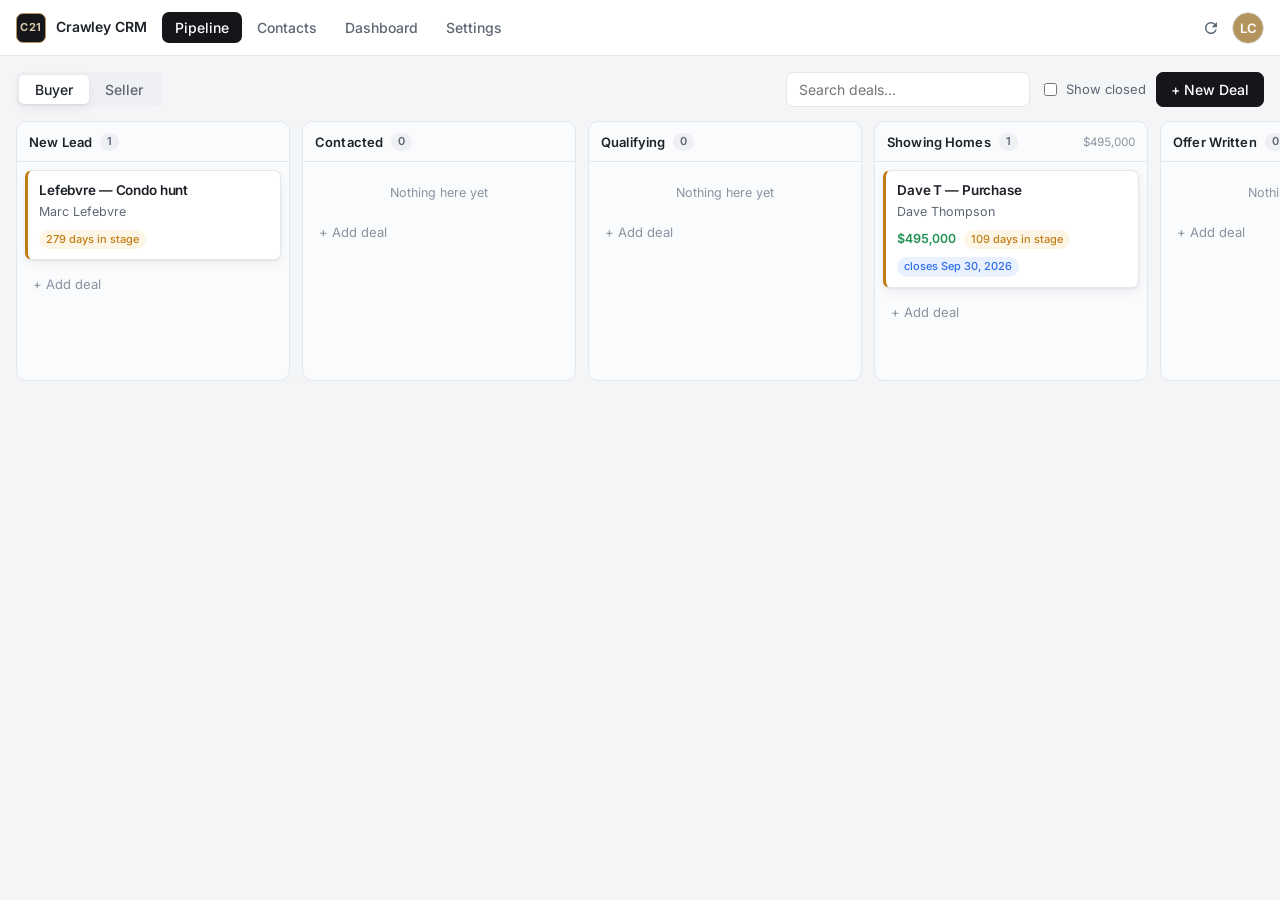
==== test/harness.html @ 07aff424 "Add files via upload" ====
<!doctype html>
<html lang="en">
<head>
<meta charset="utf-8">
<meta name="viewport" content="width=device-width, initial-scale=1, viewport-fit=cover">
<meta name="theme-color" content="#1c1c1e">
<title>Crawley CRM</title>
<link rel="manifest" href="../manifest.json">
<link rel="icon" href="../icons/icon.svg" type="image/svg+xml">
<link rel="apple-touch-icon" href="../icons/icon-180.png">
<meta name="apple-mobile-web-app-capable" content="yes">
<meta name="apple-mobile-web-app-title" content="Crawley CRM">
<link rel="preconnect" href="https://fonts.googleapis.com">
<link rel="preconnect" href="https://fonts.gstatic.com" crossorigin>
<link href="https://fonts.googleapis.com/css2?family=Inter:wght@400;500;600;700&display=swap" rel="stylesheet">
<link rel="stylesheet" href="../css/styles.css">
</head>
<body>

<!-- ======================= SIGN IN ======================= -->
<div id="signin" class="signin">
  <div class="signin-card">
    <div class="brand-mark">C21</div>
    <h1>Crawley CRM</h1>
    <p class="signin-sub">Your pipeline, your contacts, your data — stored in your own Google&nbsp;Drive.</p>
    <button id="btn-signin" class="btn btn-primary btn-lg">
      <svg viewBox="0 0 24 24" width="18" height="18" aria-hidden="true"><path fill="#fff" d="M12 11v2.6h6.1c-.25 1.6-1.86 4.7-6.1 4.7A6.8 6.8 0 0 1 12 5.2c1.94 0 3.24.83 3.99 1.54l2.72-2.62A9.7 9.7 0 0 0 12 1.6 10.4 10.4 0 1 0 12 22.4c6 0 9.98-4.22 9.98-10.16 0-.68-.07-1.2-.17-1.72Z"/></svg>
      Sign in with Google
    </button>
    <div id="signin-error" class="signin-error" hidden></div>
    <p class="signin-foot">Nothing is sent anywhere except your own Google account.</p>
  </div>
</div>

<!-- ======================= APP ======================= -->
<div id="app" hidden>

  <header class="topbar">
    <div class="topbar-left">
      <div class="brand-mark sm">C21</div>
      <span class="topbar-title">Crawley CRM</span>
    </div>

    <nav class="tabs" id="tabs">
      <button class="tab active" data-view="pipeline">Pipeline</button>
      <button class="tab" data-view="contacts">Contacts</button>
      <button class="tab" data-view="dashboard">Dashboard</button>
      <button class="tab" data-view="settings">Settings</button>
    </nav>

    <div class="topbar-right">
      <button id="btn-refresh" class="icon-btn" title="Reload from Google Sheets">
        <svg viewBox="0 0 24 24" width="18" height="18"><path fill="currentColor" d="M17.65 6.35A8 8 0 1 0 19.73 14h-2.08A6 6 0 1 1 12 6c1.66 0 3.14.69 4.22 1.78L13 11h7V4l-2.35 2.35Z"/></svg>
      </button>
      <button id="btn-user" class="user-chip" title="Account"><span id="user-initial">?</span></button>
    </div>
  </header>

  <!-- ---------------- PIPELINE ---------------- -->
  <main id="view-pipeline" class="view">
    <div class="view-bar">
      <div class="seg" id="pipeline-seg"></div>
      <div class="view-bar-right">
        <input id="board-search" class="search" type="search" placeholder="Search deals…">
        <label class="check"><input type="checkbox" id="show-closed"> <span>Show closed</span></label>
        <button class="btn btn-primary" id="btn-new-deal">+ New Deal</button>
      </div>
    </div>
    <div id="board" class="board"></div>
  </main>

  <!-- ---------------- CONTACTS ---------------- -->
  <main id="view-contacts" class="view" hidden>
    <div class="view-bar">
      <input id="contact-search" class="search wide" type="search" placeholder="Search name, email, phone, address, tag…">
      <select id="contact-filter" class="select"></select>
      <button class="btn btn-primary" id="btn-new-contact">+ New Contact</button>
    </div>
    <div id="contact-list" class="contact-list"></div>
  </main>

  <!-- ---------------- DASHBOARD ---------------- -->
  <main id="view-dashboard" class="view" hidden>
    <div id="dashboard" class="dashboard"></div>
  </main>

  <!-- ---------------- SETTINGS ---------------- -->
  <main id="view-settings" class="view" hidden>
    <div id="settings" class="settings"></div>
  </main>
</div>

<!-- ======================= DRAWER / MODAL / TOAST ======================= -->
<div id="scrim" class="scrim" hidden></div>
<aside id="drawer" class="drawer" hidden aria-label="Details"></aside>
<div id="modal" class="modal" hidden></div>
<div id="toast" class="toast" hidden></div>

<div id="loader" class="loader" hidden><div class="spinner"></div><span id="loader-text">Loading…</span></div>

<script src="../js/config.js"></script>
<script src="../test/mock-google.js"></script>
<script src="../js/store.js"></script>
<script src="../js/ui.js"></script>
<script src="../js/app.js"></script>
<script>window.google={accounts:{oauth2:{initTokenClient:()=>({requestAccessToken(){}}),revoke(){}}}};</script>
</body>
</html>
---- css/styles.css ----
/* ==========================================================================
   Crawley CRM — styles
   ========================================================================== */

:root {
  --gold:        #b3945c;
  --gold-soft:   #d9c9a8;
  --ink:         #14161a;
  --ink-2:       #2a2f37;
  --body:        #f4f5f7;
  --surface:     #ffffff;
  --surface-2:   #fafbfc;
  --line:        #e3e6ea;
  --line-2:      #eef0f3;
  --text:        #1d2128;
  --text-2:      #5c6674;
  --text-3:      #8a93a0;
  --blue:        #2f6feb;
  --green:       #1f9254;
  --amber:       #c07d16;
  --red:         #c0392b;
  --amber-bg:    #fdf6e7;
  --green-bg:    #e9f6ee;
  --blue-bg:     #eaf1fe;
  --red-bg:      #fdeceb;
  --radius:      10px;
  --radius-sm:   7px;
  --shadow:      0 1px 2px rgba(20,22,26,.06), 0 4px 12px rgba(20,22,26,.06);
  --shadow-lg:   0 10px 40px rgba(20,22,26,.18);
  --topbar-h:    56px;
  --font: 'Inter', -apple-system, BlinkMacSystemFont, 'Segoe UI', Roboto, sans-serif;
}

@media (prefers-color-scheme: dark) {
  :root {
    --body: #16181c; --surface: #1e2126; --surface-2: #23272d;
    --line: #313640; --line-2: #2a2f36;
    --text: #e8eaed; --text-2: #a3acba; --text-3: #79828f;
    --amber-bg: #33290f; --green-bg: #102c1d; --blue-bg: #14213d; --red-bg: #351815;
    --shadow: 0 1px 2px rgba(0,0,0,.4), 0 4px 12px rgba(0,0,0,.3);
    --shadow-lg: 0 10px 40px rgba(0,0,0,.55);
  }
}

* { box-sizing: border-box; }

/* Class rules like .loader/.modal/.drawer set display:*, which out-specifies the
   browser's default [hidden]{display:none}. Without this, "hidden" panels stay
   on screen and swallow every click. */
[hidden] { display: none !important; }

html, body {
  margin: 0; padding: 0; height: 100%;
  background: var(--body); color: var(--text);
  font-family: var(--font); font-size: 14px; line-height: 1.45;
  -webkit-font-smoothing: antialiased;
}

button, input, select, textarea { font-family: inherit; font-size: inherit; color: inherit; }

/* ------------------------------ sign in --------------------------------- */

.signin {
  position: fixed; inset: 0; display: grid; place-items: center; padding: 24px;
  background: linear-gradient(160deg, var(--ink) 0%, var(--ink-2) 100%);
}
.signin-card {
  background: var(--surface); border-radius: 16px; padding: 40px 32px;
  width: 100%; max-width: 400px; text-align: center; box-shadow: var(--shadow-lg);
}
.brand-mark {
  width: 56px; height: 56px; margin: 0 auto 18px; border-radius: 12px;
  background: var(--ink); color: var(--gold-soft);
  display: grid; place-items: center; font-weight: 700; letter-spacing: .5px;
  font-size: 17px; border: 1px solid var(--gold);
}
.brand-mark.sm { width: 30px; height: 30px; margin: 0; font-size: 11px; border-radius: 7px; }
.signin-card h1 { margin: 0 0 8px; font-size: 24px; font-weight: 700; letter-spacing: -.02em; }
.signin-sub { margin: 0 0 26px; color: var(--text-2); font-size: 14px; }
.signin-foot { margin: 18px 0 0; font-size: 12px; color: var(--text-3); }
.signin-error {
  margin-top: 16px; padding: 12px 14px; border-radius: var(--radius-sm);
  background: var(--red-bg); color: var(--red); font-size: 13px; text-align: left;
}
.signin-error code {
  display: block; margin-top: 6px; font-size: 11px; word-break: break-all; opacity: .85;
}

/* ------------------------------ buttons --------------------------------- */

.btn {
  display: inline-flex; align-items: center; justify-content: center; gap: 8px;
  padding: 8px 14px; border-radius: var(--radius-sm); border: 1px solid var(--line);
  background: var(--surface); color: var(--text); font-weight: 500; cursor: pointer;
  white-space: nowrap; transition: background .12s, border-color .12s, opacity .12s;
}
.btn:hover { background: var(--surface-2); border-color: var(--text-3); }
.btn-primary { background: var(--ink); border-color: var(--ink); color: #fff; }
.btn-primary:hover { background: var(--ink-2); border-color: var(--ink-2); }
.btn-danger { color: var(--red); border-color: var(--line); }
.btn-danger:hover { background: var(--red-bg); border-color: var(--red); }
.btn-lg { padding: 12px 20px; width: 100%; font-size: 15px; }
.btn-sm { padding: 5px 10px; font-size: 12.5px; }
.btn:disabled { opacity: .5; cursor: not-allowed; }

.icon-btn {
  display: grid; place-items: center; width: 34px; height: 34px; padding: 0;
  border: 1px solid transparent; border-radius: var(--radius-sm);
  background: transparent; color: var(--text-2); cursor: pointer;
}
.icon-btn:hover { background: var(--line-2); color: var(--text); }

/* ------------------------------ topbar ---------------------------------- */

.topbar {
  position: sticky; top: 0; z-index: 30; height: var(--topbar-h);
  display: flex; align-items: center; gap: 16px; padding: 0 16px;
  background: var(--surface); border-bottom: 1px solid var(--line);
}
.topbar-left { display: flex; align-items: center; gap: 10px; flex-shrink: 0; }
.topbar-title { font-weight: 600; letter-spacing: -.01em; }
.topbar-right { margin-left: auto; display: flex; align-items: center; gap: 4px; }

.tabs { display: flex; gap: 2px; overflow-x: auto; scrollbar-width: none; }
.tabs::-webkit-scrollbar { display: none; }
.tab {
  padding: 7px 13px; border: 0; background: transparent; color: var(--text-2);
  border-radius: var(--radius-sm); cursor: pointer; font-weight: 500; white-space: nowrap;
}
.tab:hover { background: var(--line-2); color: var(--text); }
.tab.active { background: var(--ink); color: #fff; }

.user-chip {
  width: 32px; height: 32px; border-radius: 50%; border: 1px solid var(--line);
  background: var(--gold); color: #fff; font-weight: 600; cursor: pointer; font-size: 13px;
}

/* ------------------------------- views ---------------------------------- */

.view { padding: 16px; }
#view-pipeline { padding: 16px 0 16px 16px; }

.view-bar {
  display: flex; align-items: center; gap: 10px; flex-wrap: wrap;
  margin-bottom: 14px; padding-right: 16px;
}
.view-bar-right { margin-left: auto; display: flex; align-items: center; gap: 10px; flex-wrap: wrap; }

.search {
  padding: 8px 12px; border: 1px solid var(--line); border-radius: var(--radius-sm);
  background: var(--surface); min-width: 190px; outline: none;
}
.search.wide { flex: 1; min-width: 220px; max-width: 460px; }
.search:focus { border-color: var(--gold); box-shadow: 0 0 0 3px rgba(179,148,92,.15); }

.select {
  padding: 8px 12px; border: 1px solid var(--line); border-radius: var(--radius-sm);
  background: var(--surface); cursor: pointer; outline: none;
}
.check { display: inline-flex; align-items: center; gap: 6px; color: var(--text-2); cursor: pointer; font-size: 13px; }

.seg { display: inline-flex; background: var(--line-2); padding: 3px; border-radius: var(--radius-sm); }
.seg button {
  padding: 6px 16px; border: 0; background: transparent; border-radius: 5px;
  cursor: pointer; font-weight: 500; color: var(--text-2);
}
.seg button.active { background: var(--surface); color: var(--text); box-shadow: var(--shadow); }

/* ------------------------------- board ---------------------------------- */

.board {
  display: flex; gap: 12px; align-items: flex-start;
  overflow-x: auto; padding-bottom: 20px; padding-right: 16px;
  min-height: calc(100vh - var(--topbar-h) - 90px);
  scroll-snap-type: x proximity;
}
.col {
  flex: 0 0 274px; width: 274px; background: var(--surface-2);
  border: 1px solid var(--line); border-radius: var(--radius);
  display: flex; flex-direction: column;
  min-height: 260px; max-height: calc(100vh - var(--topbar-h) - 92px);
  scroll-snap-align: start;
}
.col.drag-over { border-color: var(--gold); background: var(--amber-bg); }
.col-head {
  padding: 11px 12px 9px; border-bottom: 1px solid var(--line);
  display: flex; align-items: center; gap: 8px;
}
.col-title { font-weight: 600; font-size: 13px; letter-spacing: .01em; }
.col-count {
  font-size: 11px; font-weight: 600; color: var(--text-2);
  background: var(--line-2); padding: 1px 7px; border-radius: 20px;
}
.col-sum { margin-left: auto; font-size: 11.5px; color: var(--text-3); font-variant-numeric: tabular-nums; }
.col-body { padding: 8px; overflow-y: auto; flex: 1; min-height: 60px; }
.col-add {
  border: 0; background: transparent; color: var(--text-3); cursor: pointer;
  padding: 8px; width: 100%; text-align: left; border-radius: var(--radius-sm); font-size: 13px;
}
.col-add:hover { background: var(--line-2); color: var(--text); }

.card {
  background: var(--surface); border: 1px solid var(--line); border-radius: var(--radius-sm);
  padding: 10px 11px; margin-bottom: 8px; cursor: pointer; box-shadow: var(--shadow);
  border-left: 3px solid var(--line);
}
.card:hover { border-color: var(--text-3); border-left-color: var(--gold); }
.card.dragging { opacity: .4; }
.card.stale { border-left-color: var(--amber); }
.card-title { font-weight: 600; font-size: 13.5px; margin-bottom: 3px; letter-spacing: -.01em; }
.card-person { color: var(--text-2); font-size: 12.5px; }
.card-meta { display: flex; align-items: center; gap: 8px; margin-top: 8px; flex-wrap: wrap; }
.card-value { font-weight: 600; font-size: 12.5px; color: var(--green); font-variant-numeric: tabular-nums; }
.pill {
  font-size: 11px; padding: 2px 7px; border-radius: 20px; font-weight: 500;
  background: var(--line-2); color: var(--text-2);
}
.pill.warn { background: var(--amber-bg); color: var(--amber); }
.pill.info { background: var(--blue-bg); color: var(--blue); }
.pill.ok   { background: var(--green-bg); color: var(--green); }
.card-next { margin-top: 7px; font-size: 11.5px; color: var(--blue); display: flex; gap: 5px; }

.empty-col { padding: 14px 6px; color: var(--text-3); font-size: 12.5px; text-align: center; }

/* ---------------------------- contacts list ------------------------------ */

.contact-list { display: grid; gap: 8px; }
.contact-row {
  background: var(--surface); border: 1px solid var(--line); border-radius: var(--radius);
  padding: 12px 14px; display: flex; align-items: center; gap: 14px; cursor: pointer;
}
.contact-row:hover { border-color: var(--gold); }
.avatar {
  width: 36px; height: 36px; border-radius: 50%; background: var(--ink); color: var(--gold-soft);
  display: grid; place-items: center; font-weight: 600; flex-shrink: 0; font-size: 13px;
}
.contact-main { min-width: 0; flex: 1; }
.contact-name { font-weight: 600; }
.contact-sub { color: var(--text-2); font-size: 12.5px; overflow: hidden; text-overflow: ellipsis; white-space: nowrap; }
.contact-right { margin-left: auto; display: flex; align-items: center; gap: 8px; flex-shrink: 0; }

/* ------------------------------ dashboard -------------------------------- */

.dashboard { display: grid; gap: 16px; grid-template-columns: repeat(auto-fit, minmax(260px, 1fr)); }
.panel {
  background: var(--surface); border: 1px solid var(--line);
  border-radius: var(--radius); padding: 16px;
}
.panel h3 { margin: 0 0 12px; font-size: 13px; text-transform: uppercase;
  letter-spacing: .06em; color: var(--text-3); font-weight: 600; }
.stat-grid { display: grid; grid-template-columns: repeat(auto-fit, minmax(110px,1fr)); gap: 12px; }
.stat { background: var(--surface-2); border-radius: var(--radius-sm); padding: 12px; }
.stat-num { font-size: 24px; font-weight: 700; letter-spacing: -.02em; font-variant-numeric: tabular-nums; }
.stat-label { font-size: 12px; color: var(--text-2); margin-top: 2px; }
.bar-row { display: flex; align-items: center; gap: 10px; margin-bottom: 7px; font-size: 12.5px; }
.bar-label { width: 128px; color: var(--text-2); flex-shrink: 0; }
.bar-track { flex: 1; height: 7px; background: var(--line-2); border-radius: 4px; overflow: hidden; }
.bar-fill { height: 100%; background: var(--gold); border-radius: 4px; }
.bar-num { width: 26px; text-align: right; font-weight: 600; font-variant-numeric: tabular-nums; }
.list-lite { display: grid; gap: 6px; }
.list-lite-row {
  display: flex; gap: 10px; align-items: center; padding: 8px 10px;
  background: var(--surface-2); border-radius: var(--radius-sm); cursor: pointer; font-size: 13px;
}
.list-lite-row:hover { background: var(--line-2); }
.grow { flex: 1; min-width: 0; overflow: hidden; text-overflow: ellipsis; white-space: nowrap; }
.panel-wide { grid-column: 1 / -1; }

/* ------------------------------- drawer ---------------------------------- */

.scrim { position: fixed; inset: 0; background: rgba(10,12,16,.45); z-index: 40; }
.drawer {
  position: fixed; top: 0; right: 0; bottom: 0; width: min(560px, 100%);
  background: var(--body); z-index: 50; overflow-y: auto; box-shadow: var(--shadow-lg);
  display: flex; flex-direction: column;
}
.drawer-head {
  position: sticky; top: 0; background: var(--surface); border-bottom: 1px solid var(--line);
  padding: 14px 16px; display: flex; align-items: flex-start; gap: 12px; z-index: 2;
}
.drawer-head h2 { margin: 0; font-size: 17px; letter-spacing: -.01em; }
.drawer-head .sub { color: var(--text-2); font-size: 13px; margin-top: 2px; }
.drawer-body { padding: 16px; display: grid; gap: 14px; }
.close-x { margin-left: auto; }

.sec { background: var(--surface); border: 1px solid var(--line); border-radius: var(--radius); padding: 14px; }
.sec h4 {
  margin: 0 0 10px; font-size: 12px; text-transform: uppercase; letter-spacing: .06em;
  color: var(--text-3); font-weight: 600; display: flex; align-items: center; gap: 8px;
}
.sec h4 .btn { margin-left: auto; }
.kv { display: grid; grid-template-columns: 108px 1fr; gap: 6px 12px; font-size: 13.5px; }
.kv dt { color: var(--text-2); }
.kv dd { margin: 0; word-break: break-word; }
.kv a { color: var(--blue); text-decoration: none; }
.kv a:hover { text-decoration: underline; }

.timeline { display: grid; gap: 8px; }
.tl-item {
  display: flex; gap: 10px; padding: 9px 10px; background: var(--surface-2);
  border-radius: var(--radius-sm); font-size: 13px;
}
.tl-dot {
  width: 7px; height: 7px; border-radius: 50%; background: var(--gold);
  margin-top: 6px; flex-shrink: 0;
}
.tl-main { flex: 1; min-width: 0; }
.tl-meta { color: var(--text-3); font-size: 11.5px; margin-top: 2px; }
.tl-del { opacity: 0; }
.tl-item:hover .tl-del { opacity: 1; }

.thread {
  display: block; padding: 9px 10px; background: var(--surface-2); border-radius: var(--radius-sm);
  margin-bottom: 6px; text-decoration: none; color: inherit; font-size: 13px;
}
.thread:hover { background: var(--line-2); }
.thread-sub { font-weight: 600; overflow: hidden; text-overflow: ellipsis; white-space: nowrap; }
.thread-snip { color: var(--text-2); font-size: 12px; overflow: hidden;
  text-overflow: ellipsis; white-space: nowrap; margin-top: 1px; }

.muted { color: var(--text-3); font-size: 13px; }
.row-actions { display: flex; gap: 8px; flex-wrap: wrap; }

/* -------------------------------- modal ---------------------------------- */

.modal {
  position: fixed; z-index: 60; inset: 0; display: grid; place-items: center; padding: 16px;
  background: rgba(10,12,16,.45); overflow-y: auto;
}
.modal-card {
  background: var(--surface); border-radius: 14px; width: 100%; max-width: 480px;
  box-shadow: var(--shadow-lg); max-height: 92vh; display: flex; flex-direction: column;
}
.modal-head { padding: 16px 18px 0; }
.modal-head h3 { margin: 0; font-size: 17px; letter-spacing: -.01em; }
.modal-body { padding: 16px 18px; display: grid; gap: 12px; overflow-y: auto; }
.modal-foot {
  padding: 12px 18px 16px; display: flex; gap: 8px; justify-content: flex-end;
  border-top: 1px solid var(--line-2);
}

.field { display: grid; gap: 5px; }
.field label { font-size: 12.5px; color: var(--text-2); font-weight: 500; }
.field input, .field select, .field textarea {
  padding: 9px 11px; border: 1px solid var(--line); border-radius: var(--radius-sm);
  background: var(--surface); outline: none; width: 100%;
}
.field input:focus, .field select:focus, .field textarea:focus {
  border-color: var(--gold); box-shadow: 0 0 0 3px rgba(179,148,92,.15);
}
.field textarea { resize: vertical; min-height: 76px; }
.field-2 { display: grid; grid-template-columns: 1fr 1fr; gap: 12px; }

/* ------------------------------- settings -------------------------------- */

.settings { display: grid; gap: 16px; max-width: 720px; }
.stage-list { display: grid; gap: 6px; margin-bottom: 10px; }
.stage-item {
  display: flex; align-items: center; gap: 8px; padding: 7px 10px;
  background: var(--surface-2); border-radius: var(--radius-sm);
}
.stage-item input {
  flex: 1; border: 1px solid transparent; background: transparent; padding: 3px 6px;
  border-radius: 5px; outline: none;
}
.stage-item input:focus { border-color: var(--gold); background: var(--surface); }
.stage-handle { color: var(--text-3); cursor: grab; font-size: 15px; }

/* -------------------------------- misc ----------------------------------- */

.toast {
  position: fixed; bottom: 20px; left: 50%; transform: translateX(-50%); z-index: 90;
  background: var(--ink); color: #fff; padding: 11px 18px; border-radius: 22px;
  box-shadow: var(--shadow-lg); font-size: 13.5px; max-width: 90vw; text-align: center;
}
.toast.err { background: var(--red); }

.loader {
  position: fixed; inset: 0; z-index: 80; display: grid; place-items: center;
  gap: 14px; background: rgba(244,245,247,.75); backdrop-filter: blur(2px);
  grid-auto-flow: row; align-content: center; color: var(--text-2);
}
@media (prefers-color-scheme: dark) { .loader { background: rgba(22,24,28,.75); } }
.spinner {
  width: 28px; height: 28px; border: 3px solid var(--line);
  border-top-color: var(--gold); border-radius: 50%; animation: spin .7s linear infinite;
}
@keyframes spin { to { transform: rotate(360deg); } }

/* ------------------------------- mobile ---------------------------------- */

@media (max-width: 760px) {
  .topbar { padding: 0 10px; gap: 8px; }
  .topbar-title { display: none; }
  .tab { padding: 7px 10px; font-size: 13px; }
  .view { padding: 12px; }
  #view-pipeline { padding: 12px 0 12px 12px; }
  .view-bar { padding-right: 12px; }
  .view-bar-right { width: 100%; margin-left: 0; }
  .search, .search.wide { min-width: 0; flex: 1; max-width: none; }
  .col { flex: 0 0 84vw; width: 84vw; max-height: none; }
  .board { min-height: 0; padding-right: 12px; scroll-snap-type: x mandatory; }
  .col-body { max-height: 62vh; }
  .kv { grid-template-columns: 92px 1fr; }
  .field-2 { grid-template-columns: 1fr; }
  .drawer { width: 100%; }
  .modal-card { max-width: 100%; }
  .bar-label { width: 100px; }
}
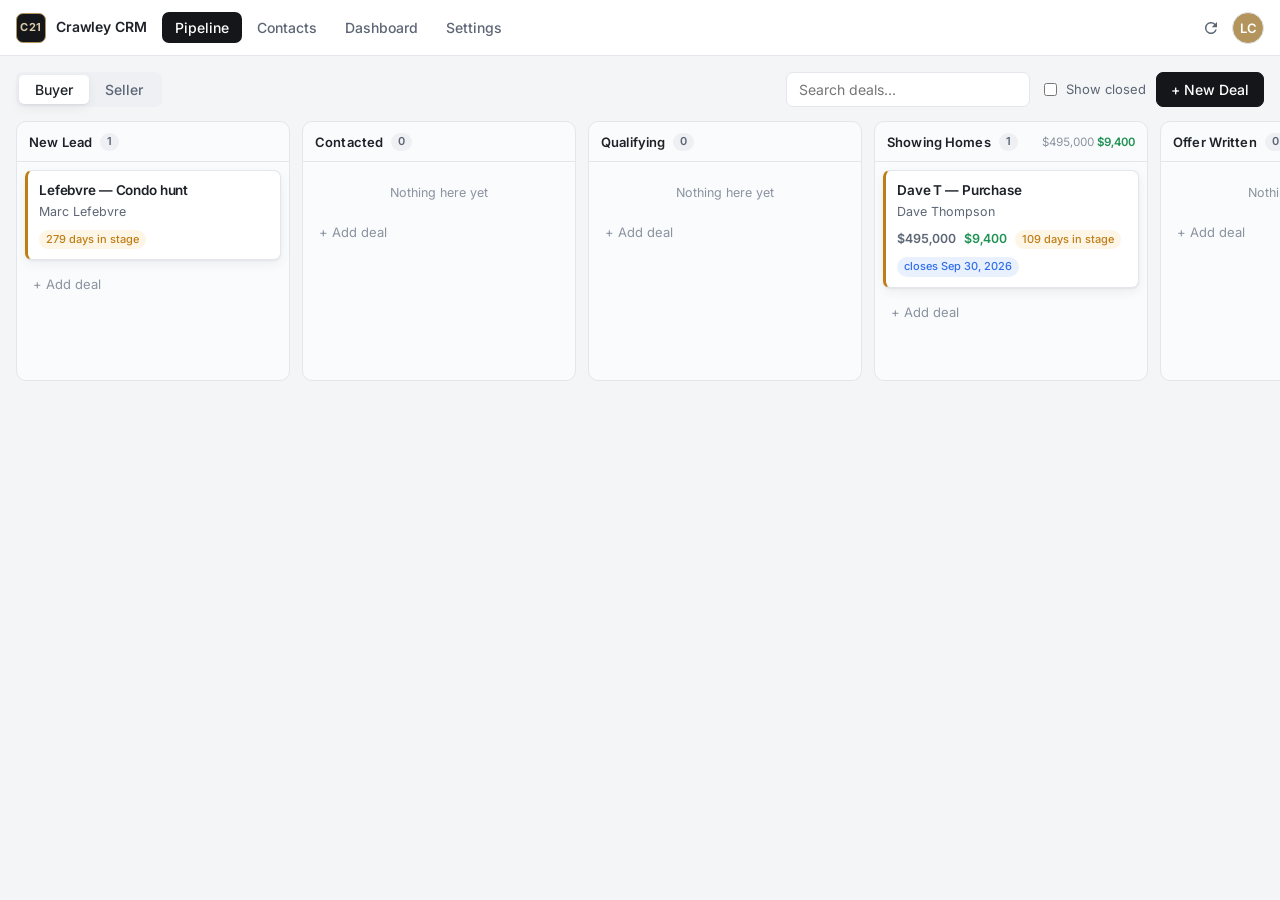
==== commit c49a666c: "Add files via upload" ====
--- a/test/harness.html
+++ b/test/harness.html
@@ -72,9 +72,16 @@
   <!-- ---------------- CONTACTS ---------------- -->
   <main id="view-contacts" class="view" hidden>
     <div class="view-bar">
-      <input id="contact-search" class="search wide" type="search" placeholder="Search name, email, phone, address, tag…">
-      <select id="contact-filter" class="select"></select>
-      <button class="btn btn-primary" id="btn-new-contact">+ New Contact</button>
+      <div class="seg" id="contact-seg">
+        <button data-cmode="crm" class="active">My CRM</button>
+        <button data-cmode="google">All Google Contacts</button>
+      </div>
+      <div class="view-bar-right">
+        <input id="contact-search" class="search wide" type="search" placeholder="Search name, email, phone, address, tag…">
+        <select id="contact-filter" class="select"></select>
+        <button class="btn" id="btn-sync-contacts" title="Re-read Google Contacts">Sync</button>
+        <button class="btn btn-primary" id="btn-new-contact">+ New Contact</button>
+      </div>
     </div>
     <div id="contact-list" class="contact-list"></div>
   </main>
@@ -100,7 +107,9 @@
 
 <script src="../js/config.js"></script>
 <script src="../test/mock-google.js"></script>
+<script src="../js/people.js"></script>
 <script src="../js/store.js"></script>
+<script src="../js/import.js"></script>
 <script src="../js/ui.js"></script>
 <script src="../js/app.js"></script>
 <script>window.google={accounts:{oauth2:{initTokenClient:()=>({requestAccessToken(){}}),revoke(){}}}};</script>
--- a/css/styles.css
+++ b/css/styles.css
@@ -192,6 +192,7 @@
   background: var(--line-2); padding: 1px 7px; border-radius: 20px;
 }
 .col-sum { margin-left: auto; font-size: 11.5px; color: var(--text-3); font-variant-numeric: tabular-nums; }
+.col-sum b { color: var(--green); font-weight: 600; }
 .col-body { padding: 8px; overflow-y: auto; flex: 1; min-height: 60px; }
 .col-add {
   border: 0; background: transparent; color: var(--text-3); cursor: pointer;
@@ -211,6 +212,7 @@
 .card-person { color: var(--text-2); font-size: 12.5px; }
 .card-meta { display: flex; align-items: center; gap: 8px; margin-top: 8px; flex-wrap: wrap; }
 .card-value { font-weight: 600; font-size: 12.5px; color: var(--green); font-variant-numeric: tabular-nums; }
+.card-price { font-weight: 600; font-size: 12.5px; color: var(--text-2); font-variant-numeric: tabular-nums; }
 .pill {
   font-size: 11px; padding: 2px 7px; border-radius: 20px; font-weight: 500;
   background: var(--line-2); color: var(--text-2);
@@ -238,6 +240,7 @@
 .contact-name { font-weight: 600; }
 .contact-sub { color: var(--text-2); font-size: 12.5px; overflow: hidden; text-overflow: ellipsis; white-space: nowrap; }
 .contact-right { margin-left: auto; display: flex; align-items: center; gap: 8px; flex-shrink: 0; }
+.gdot { color: var(--gold); font-size: 9px; vertical-align: middle; }
 
 /* ------------------------------ dashboard -------------------------------- */
 
@@ -257,12 +260,26 @@
 .bar-track { flex: 1; height: 7px; background: var(--line-2); border-radius: 4px; overflow: hidden; }
 .bar-fill { height: 100%; background: var(--gold); border-radius: 4px; }
 .bar-num { width: 26px; text-align: right; font-weight: 600; font-variant-numeric: tabular-nums; }
+.goal-row { display: flex; align-items: center; gap: 12px; margin-bottom: 9px; font-size: 13px; }
+.goal-label { width: 168px; color: var(--text-2); flex-shrink: 0; }
+.goal-num { width: 150px; text-align: right; font-weight: 600; font-variant-numeric: tabular-nums; }
+.goal-num .muted { font-weight: 400; }
+.goal-pct { width: 52px; text-align: right; font-weight: 600; color: var(--text-3);
+  font-variant-numeric: tabular-nums; }
+.goal-pct.near { color: var(--amber); }
+.goal-pct.over { color: var(--green); }
+.bar-fill.near { background: var(--amber); }
+.bar-fill.over { background: var(--green); }
+.goal-foot { margin-top: 12px; padding-top: 10px; border-top: 1px solid var(--line-2);
+  font-size: 13px; color: var(--text-2); }
+
 .list-lite { display: grid; gap: 6px; }
 .list-lite-row {
   display: flex; gap: 10px; align-items: center; padding: 8px 10px;
   background: var(--surface-2); border-radius: var(--radius-sm); cursor: pointer; font-size: 13px;
 }
 .list-lite-row:hover { background: var(--line-2); }
+.list-lite-row.dim { opacity: .5; }
 .grow { flex: 1; min-width: 0; overflow: hidden; text-overflow: ellipsis; white-space: nowrap; }
 .panel-wide { grid-column: 1 / -1; }
 
@@ -406,4 +423,7 @@
   .drawer { width: 100%; }
   .modal-card { max-width: 100%; }
   .bar-label { width: 100px; }
-}
+  .goal-label { width: 110px; }
+  .goal-num { width: 108px; font-size: 12px; }
+  .goal-row { gap: 8px; }
+}
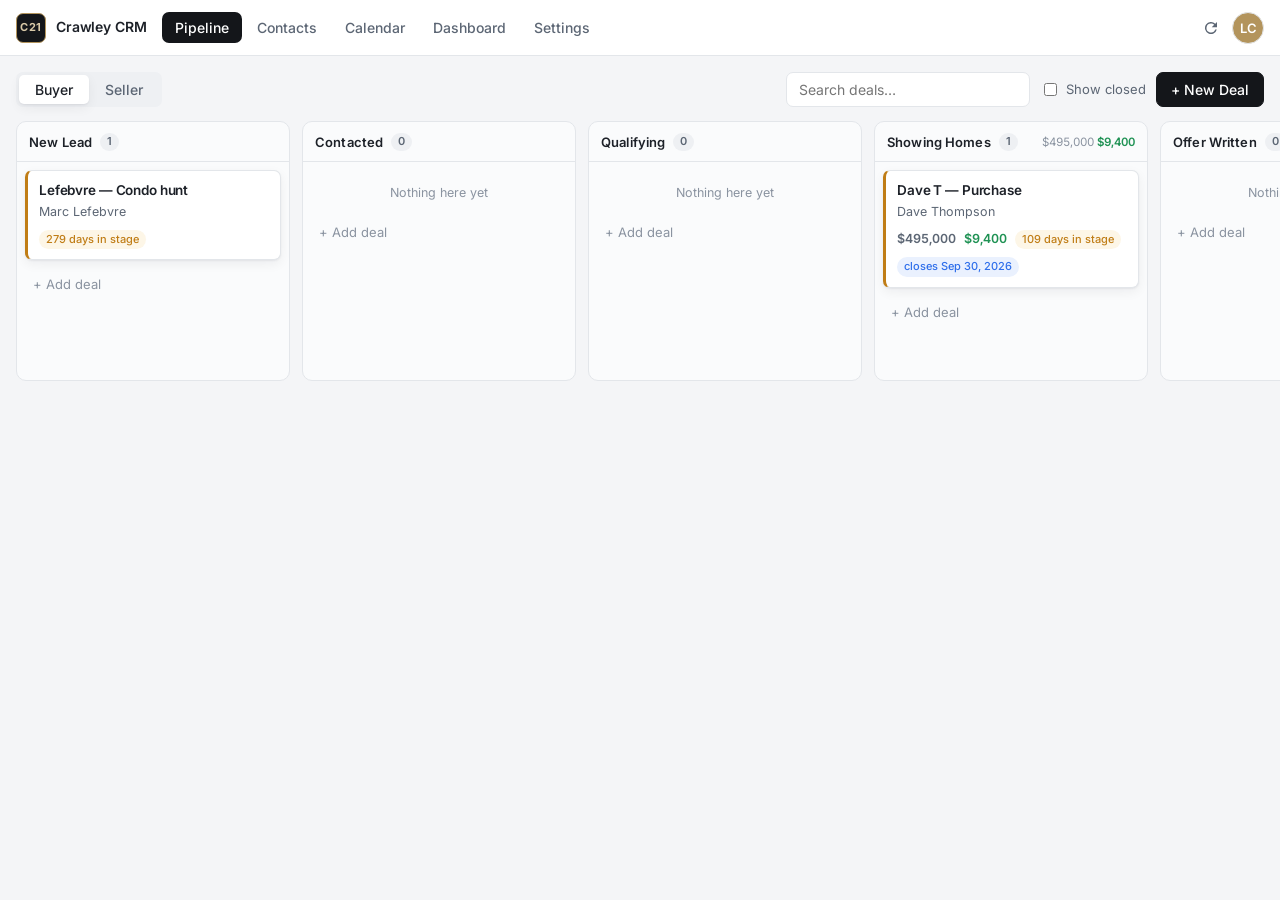
==== commit e0eaa8d7: "Add calendar view to harness.html" ====
--- a/test/harness.html
+++ b/test/harness.html
@@ -44,6 +44,7 @@
     <nav class="tabs" id="tabs">
       <button class="tab active" data-view="pipeline">Pipeline</button>
       <button class="tab" data-view="contacts">Contacts</button>
+      <button class="tab" data-view="calendar">Calendar</button>
       <button class="tab" data-view="dashboard">Dashboard</button>
       <button class="tab" data-view="settings">Settings</button>
     </nav>
@@ -86,6 +87,11 @@
     <div id="contact-list" class="contact-list"></div>
   </main>
 
+  <!-- ---------------- CALENDAR ---------------- -->
+  <main id="view-calendar" class="view" hidden>
+    <div id="calendar" class="calendar"></div>
+  </main>
+
   <!-- ---------------- DASHBOARD ---------------- -->
   <main id="view-dashboard" class="view" hidden>
     <div id="dashboard" class="dashboard"></div>
@@ -110,6 +116,7 @@
 <script src="../js/people.js"></script>
 <script src="../js/store.js"></script>
 <script src="../js/import.js"></script>
+<script src="../js/reminders.js"></script>
 <script src="../js/ui.js"></script>
 <script src="../js/app.js"></script>
 <script>window.google={accounts:{oauth2:{initTokenClient:()=>({requestAccessToken(){}}),revoke(){}}}};</script>
--- a/css/styles.css
+++ b/css/styles.css
@@ -24,6 +24,9 @@
   --blue-bg:     #eaf1fe;
   --red-bg:      #fdeceb;
   --radius:      10px;
+  --cal-do:       #3b6fe0;
+  --cal-deadline: #d0342c;
+  --cal-client:   #128a5a;
   --radius-sm:   7px;
   --shadow:      0 1px 2px rgba(20,22,26,.06), 0 4px 12px rgba(20,22,26,.06);
   --shadow-lg:   0 10px 40px rgba(20,22,26,.18);
@@ -37,6 +40,7 @@
     --line: #313640; --line-2: #2a2f36;
     --text: #e8eaed; --text-2: #a3acba; --text-3: #79828f;
     --amber-bg: #33290f; --green-bg: #102c1d; --blue-bg: #14213d; --red-bg: #351815;
+    --cal-do: #4a90e2; --cal-deadline: #e05a45; --cal-client: #1f9e74;
     --shadow: 0 1px 2px rgba(0,0,0,.4), 0 4px 12px rgba(0,0,0,.3);
     --shadow-lg: 0 10px 40px rgba(0,0,0,.55);
   }
@@ -242,6 +246,19 @@
 .contact-right { margin-left: auto; display: flex; align-items: center; gap: 8px; flex-shrink: 0; }
 .gdot { color: var(--gold); font-size: 9px; vertical-align: middle; }
 
+.selbar {
+  display: flex; align-items: center; gap: 10px; flex-wrap: wrap;
+  padding: 10px 14px; margin-bottom: 8px;
+  background: var(--surface); border: 1px solid var(--line);
+  border-radius: var(--radius); position: sticky; top: calc(var(--topbar-h) + 4px); z-index: 5;
+}
+.selcount { font-size: 13.5px; }
+.selcount b { font-size: 15px; }
+.pick { display: grid; place-items: center; width: 22px; flex-shrink: 0; cursor: pointer; }
+.pick input { width: 17px; height: 17px; cursor: pointer; accent-color: var(--gold); }
+.pick-spacer { width: 22px; flex-shrink: 0; }
+.contact-row.picked { border-color: var(--gold); background: var(--amber-bg); }
+
 /* ------------------------------ dashboard -------------------------------- */
 
 .dashboard { display: grid; gap: 16px; grid-template-columns: repeat(auto-fit, minmax(260px, 1fr)); }
@@ -258,7 +275,7 @@
 .bar-row { display: flex; align-items: center; gap: 10px; margin-bottom: 7px; font-size: 12.5px; }
 .bar-label { width: 128px; color: var(--text-2); flex-shrink: 0; }
 .bar-track { flex: 1; height: 7px; background: var(--line-2); border-radius: 4px; overflow: hidden; }
-.bar-fill { height: 100%; background: var(--gold); border-radius: 4px; }
+.bar-fill { display: block; height: 100%; background: var(--gold); border-radius: 4px; }
 .bar-num { width: 26px; text-align: right; font-weight: 600; font-variant-numeric: tabular-nums; }
 .goal-row { display: flex; align-items: center; gap: 12px; margin-bottom: 9px; font-size: 13px; }
 .goal-label { width: 168px; color: var(--text-2); flex-shrink: 0; }
@@ -268,6 +285,14 @@
   font-variant-numeric: tabular-nums; }
 .goal-pct.near { color: var(--amber); }
 .goal-pct.over { color: var(--green); }
+.stat.clickable { cursor: pointer; transition: background .12s, transform .12s; }
+.stat.clickable:hover { background: var(--line-2); transform: translateY(-1px); }
+.bar-row.clickable { cursor: pointer; border-radius: 6px; padding: 2px 4px; margin-left: -4px;
+  transition: background .12s; }
+.bar-row.clickable:hover { background: var(--surface-2); }
+.bar-money { width: 74px; text-align: right; color: var(--text-2);
+  font-variant-numeric: tabular-nums; flex-shrink: 0; }
+.hint { font-weight: 400; font-size: 12px; color: var(--text-3, var(--text-2)); }
 .bar-fill.near { background: var(--amber); }
 .bar-fill.over { background: var(--green); }
 .goal-foot { margin-top: 12px; padding-top: 10px; border-top: 1px solid var(--line-2);
@@ -345,15 +370,28 @@
   background: rgba(10,12,16,.45); overflow-y: auto;
 }
 .modal-card {
-  background: var(--surface); border-radius: 14px; width: 100%; max-width: 480px;
-  box-shadow: var(--shadow-lg); max-height: 92vh; display: flex; flex-direction: column;
-}
-.modal-head { padding: 16px 18px 0; }
+  background: var(--surface); border-radius: 14px; width: 100%; max-width: 560px;
+  box-shadow: var(--shadow-lg); max-height: 88vh; display: flex; flex-direction: column;
+  overflow: hidden;
+}
+.modal-card form { display: flex; flex-direction: column; min-height: 0; flex: 1; }
+.modal-head { padding: 16px 18px 12px; flex-shrink: 0; }
 .modal-head h3 { margin: 0; font-size: 17px; letter-spacing: -.01em; }
-.modal-body { padding: 16px 18px; display: grid; gap: 12px; overflow-y: auto; }
+
+/* Two columns: paired fields sit side by side, everything else spans. */
+.modal-body {
+  padding: 4px 18px 18px; display: grid; gap: 12px 14px;
+  grid-template-columns: 1fr 1fr;
+  overflow-y: auto; flex: 1; min-height: 0;
+}
+.modal-body > .field { grid-column: 1 / -1; }
+.modal-body > .field.half { grid-column: auto; }
+.modal-body > p { grid-column: 1 / -1; }
+
+/* Always reachable — no scrolling to the bottom to find Save. */
 .modal-foot {
-  padding: 12px 18px 16px; display: flex; gap: 8px; justify-content: flex-end;
-  border-top: 1px solid var(--line-2);
+  padding: 12px 18px; display: flex; gap: 8px; justify-content: flex-end;
+  border-top: 1px solid var(--line); background: var(--surface-2); flex-shrink: 0;
 }
 
 .field { display: grid; gap: 5px; }
@@ -368,6 +406,34 @@
 .field textarea { resize: vertical; min-height: 76px; }
 .field-2 { display: grid; grid-template-columns: 1fr 1fr; gap: 12px; }
 
+/* ------------------------------ combo box -------------------------------- */
+
+.combo { position: relative; }
+.combo-input { width: 100%; padding-right: 30px !important; }
+.combo-clear {
+  position: absolute; right: 6px; top: 50%; transform: translateY(-50%);
+  border: 0; background: transparent; color: var(--text-3); cursor: pointer;
+  font-size: 13px; line-height: 1; padding: 4px 6px; border-radius: 5px;
+}
+.combo-clear:hover { background: var(--line-2); color: var(--text); }
+.combo-list {
+  position: absolute; z-index: 5; left: 0; right: 0; top: calc(100% + 4px);
+  background: var(--surface); border: 1px solid var(--line); border-radius: var(--radius-sm);
+  box-shadow: var(--shadow-lg); max-height: 260px; overflow-y: auto; padding: 4px;
+}
+.combo-item {
+  padding: 7px 9px; border-radius: 5px; cursor: pointer;
+  display: flex; align-items: center; gap: 8px; font-size: 13.5px;
+}
+.combo-item:hover, .combo-item.on { background: var(--line-2); }
+.combo-label { font-weight: 500; white-space: nowrap; }
+.combo-sub {
+  color: var(--text-3); font-size: 12px; overflow: hidden;
+  text-overflow: ellipsis; white-space: nowrap; flex: 1;
+}
+.combo-item .pill { margin-left: auto; flex-shrink: 0; }
+.combo-empty { padding: 10px; color: var(--text-3); font-size: 13px; }
+
 /* ------------------------------- settings -------------------------------- */
 
 .settings { display: grid; gap: 16px; max-width: 720px; }
@@ -403,6 +469,87 @@
   border-top-color: var(--gold); border-radius: 50%; animation: spin .7s linear infinite;
 }
 @keyframes spin { to { transform: rotate(360deg); } }
+
+/* ------------------------------ calendar --------------------------------- */
+
+.calendar { display: grid; gap: 14px; }
+
+.cal-bar { display: flex; flex-wrap: wrap; align-items: center; gap: 12px; }
+.cal-nav { display: flex; align-items: center; gap: 6px; }
+.cal-range { font-weight: 600; margin-left: 6px; }
+.chips { display: flex; flex-wrap: wrap; gap: 6px; margin-left: auto; }
+.chip {
+  border: 1px solid var(--line); background: var(--surface); color: var(--text-2);
+  border-radius: 999px; padding: 5px 11px; font-size: 12.5px; cursor: pointer;
+  font-family: inherit;
+}
+.chip:hover { border-color: var(--text-3); }
+.chip.on { background: var(--ink); border-color: var(--ink); color: #fff; }
+
+.cal-warn {
+  background: var(--amber-bg); border: 1px solid var(--amber);
+  border-radius: var(--radius-sm); padding: 9px 12px; font-size: 13px;
+}
+
+.cal-layout { display: grid; grid-template-columns: minmax(0,1fr) 310px; gap: 14px;
+  align-items: start; }
+.cal-side { display: grid; gap: 14px; }
+
+.cal-week { display: grid; grid-template-columns: repeat(7, minmax(0,1fr)); gap: 8px; }
+.cal-day {
+  background: var(--surface); border: 1px solid var(--line);
+  border-radius: var(--radius-sm); padding: 8px; min-height: 190px;
+  display: flex; flex-direction: column; gap: 6px;
+}
+.cal-day.past { background: var(--surface-2); }
+.cal-day.today { border-color: var(--gold); box-shadow: 0 0 0 2px rgba(179,148,92,.16); }
+.cal-day-head { display: flex; align-items: baseline; gap: 6px; }
+.cal-dow { font-size: 11px; text-transform: uppercase; letter-spacing: .06em;
+  color: var(--text-3); font-weight: 600; }
+.cal-dnum { font-size: 15px; font-weight: 700; font-variant-numeric: tabular-nums; }
+.cal-day.today .cal-dnum { color: var(--gold); }
+.cal-items { display: grid; gap: 4px; align-content: start; }
+.cal-empty { color: var(--line); font-size: 12px; }
+
+.cal-ev, .cal-rem {
+  font-size: 12px; line-height: 1.35; padding: 4px 6px; border-radius: 5px;
+  background: var(--surface-2); border-left: 3px solid var(--line);
+  display: flex; gap: 5px; align-items: baseline; cursor: default;
+  overflow: hidden; min-width: 0;
+}
+.cal-ev.crm { border-left-color: var(--gold); background: var(--amber-bg); cursor: pointer; }
+.cal-time { color: var(--text-3); font-variant-numeric: tabular-nums; flex-shrink: 0; }
+.cal-ev-t, .cal-rem-t {
+  overflow: hidden; display: -webkit-box; -webkit-box-orient: vertical;
+  -webkit-line-clamp: 2; line-clamp: 2; word-break: break-word;
+}
+.cal-rem { cursor: pointer; }
+.cal-ico { flex-shrink: 0; font-size: 11px; }
+.f-do       { border-left-color: var(--cal-do); }
+.f-deadline { border-left-color: var(--cal-deadline); }
+.f-client   { border-left-color: var(--cal-client); }
+span.cal-ico.f-do { border: 0; color: var(--cal-do); }
+span.cal-ico.f-deadline { border: 0; color: var(--cal-deadline); }
+span.cal-ico.f-client { border: 0; color: var(--cal-client); }
+.cal-rem.overdue { background: var(--amber-bg); }
+.cal-rem:hover, .cal-ev.crm:hover { filter: brightness(.97); }
+
+.week-row {
+  display: flex; align-items: center; gap: 8px; font-size: 13px;
+  padding: 7px 0; border-bottom: 1px solid var(--line-2);
+}
+.week-row:last-child { border-bottom: 0; }
+.week-row .grow { flex: 1; min-width: 0; }
+.week-row .grow.link { cursor: pointer; }
+.week-row .grow.link:hover { text-decoration: underline; }
+.week-sub { display: block; font-size: 11.5px; color: var(--text-3); }
+.week-when { color: var(--text-3); font-size: 12px; flex-shrink: 0; }
+.mini {
+  border: 1px solid var(--line); background: var(--surface); border-radius: 5px;
+  padding: 2px 6px; font-size: 12px; cursor: pointer; line-height: 1.4;
+  flex-shrink: 0; font-family: inherit;
+}
+.mini:hover { border-color: var(--gold); }
 
 /* ------------------------------- mobile ---------------------------------- */
 
@@ -420,10 +567,19 @@
   .col-body { max-height: 62vh; }
   .kv { grid-template-columns: 92px 1fr; }
   .field-2 { grid-template-columns: 1fr; }
+  .modal-body { grid-template-columns: 1fr; }
+  .modal-body > .field.half { grid-column: 1 / -1; }
+  .modal-card { max-height: 92vh; }
   .drawer { width: 100%; }
   .modal-card { max-width: 100%; }
   .bar-label { width: 100px; }
   .goal-label { width: 110px; }
   .goal-num { width: 108px; font-size: 12px; }
   .goal-row { gap: 8px; }
-}
+  .cal-layout { grid-template-columns: 1fr; }
+  .cal-week { grid-template-columns: 1fr; }
+  .cal-day { min-height: 0; }
+  .cal-day.past { display: none; }
+  .cal-day-head { border-bottom: 1px solid var(--line-2); padding-bottom: 4px; }
+  .chips { margin-left: 0; }
+}
